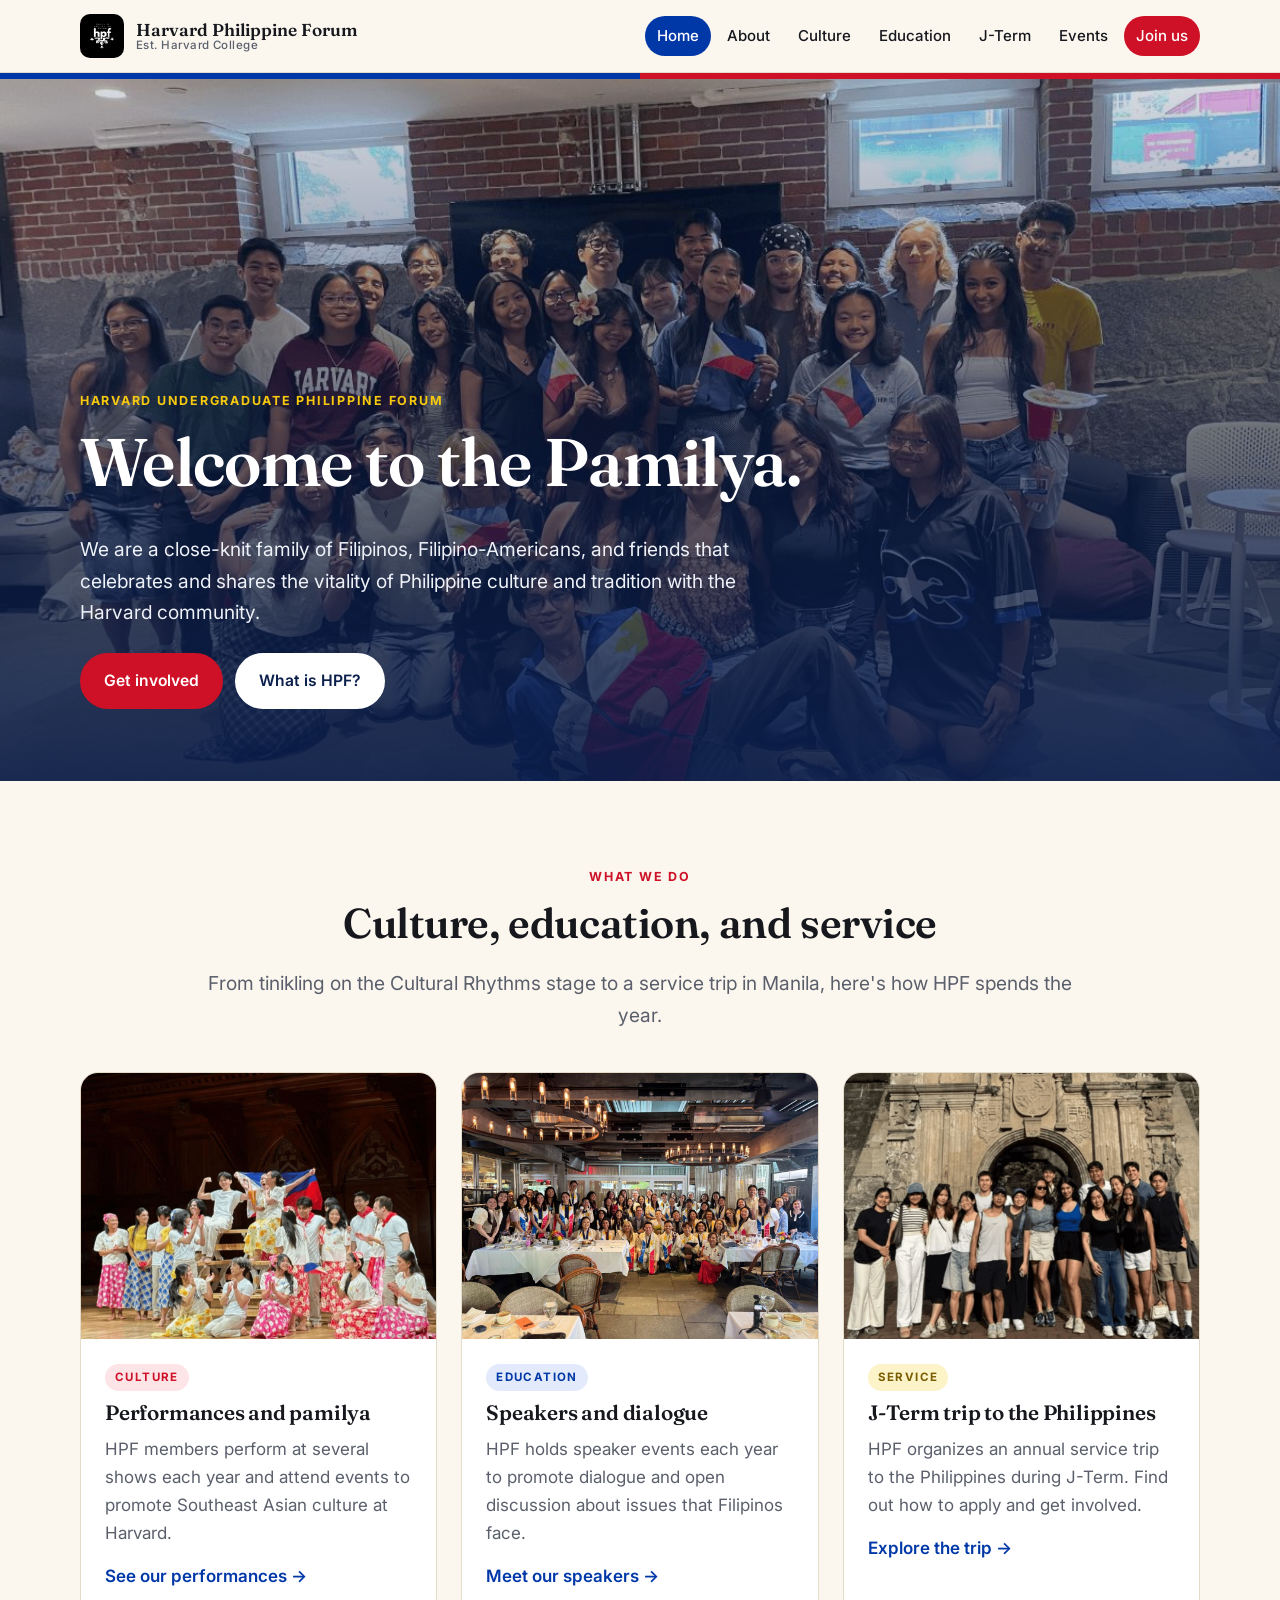
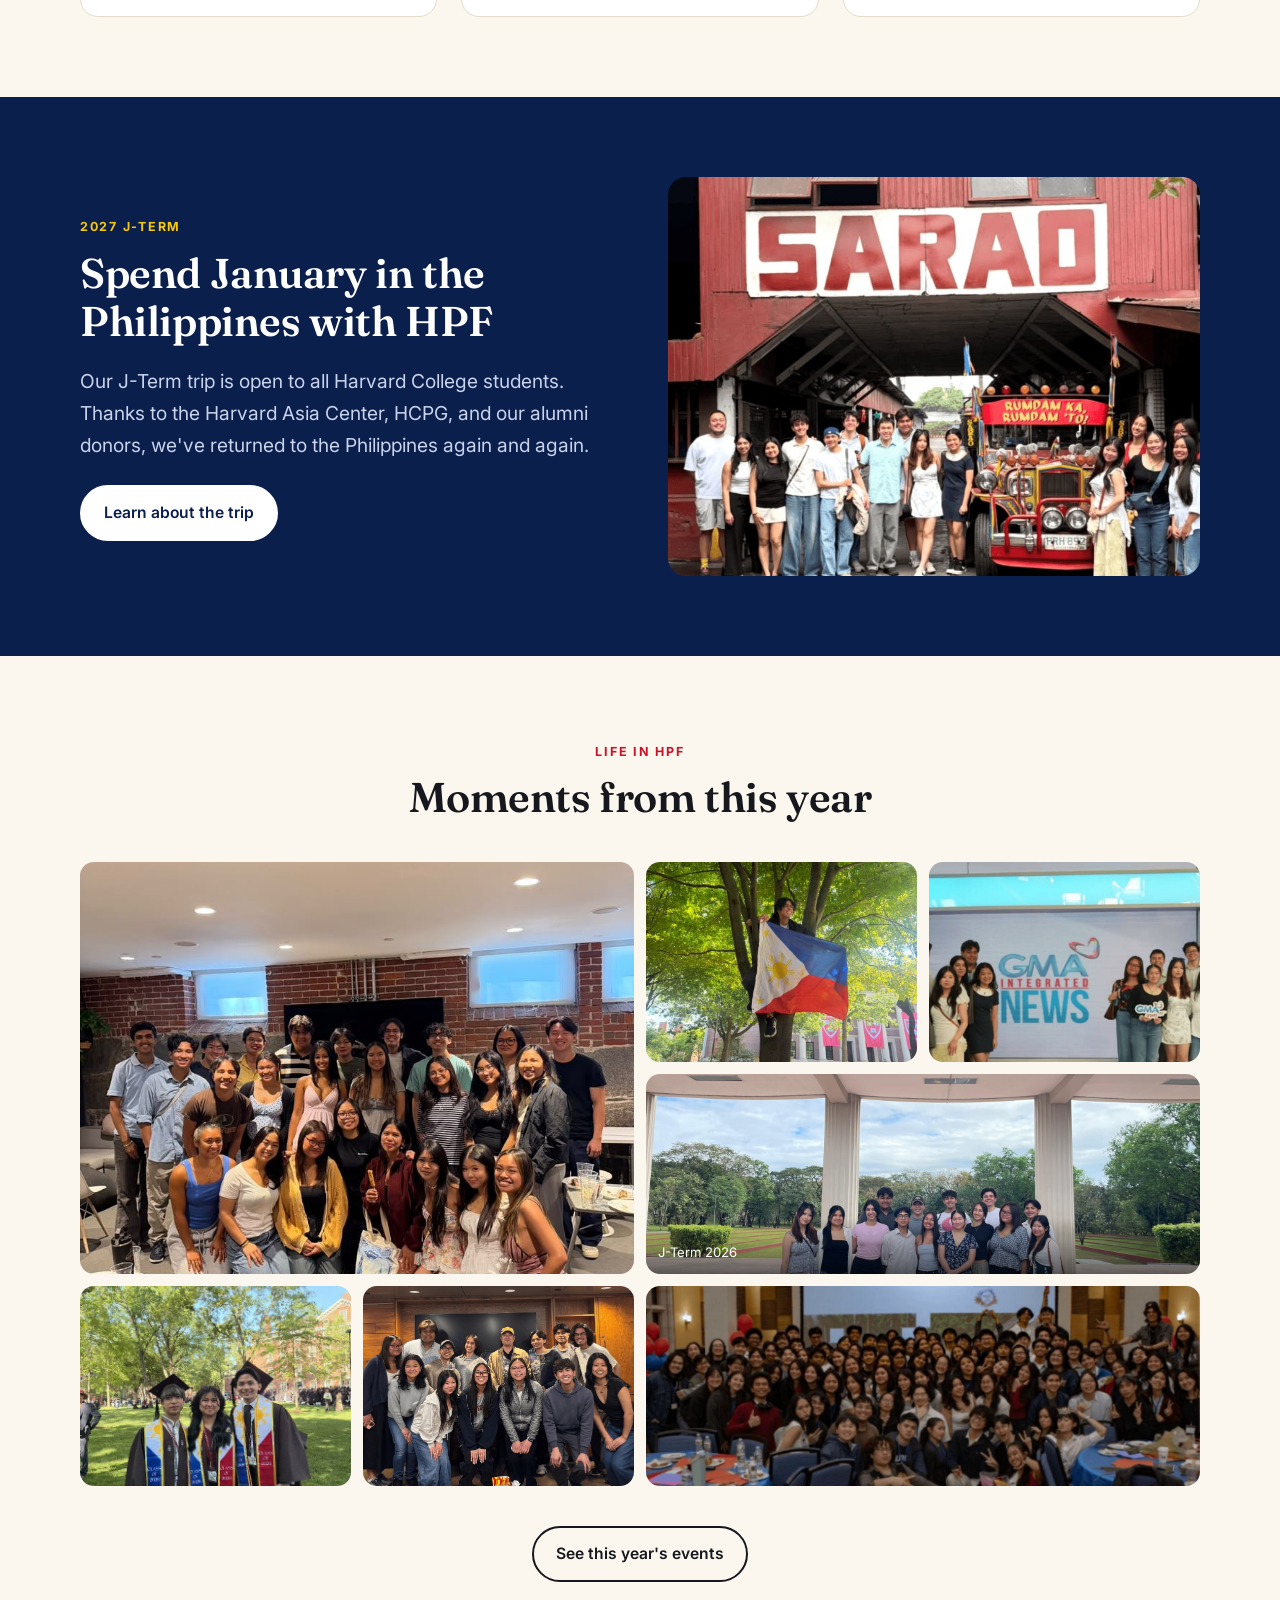
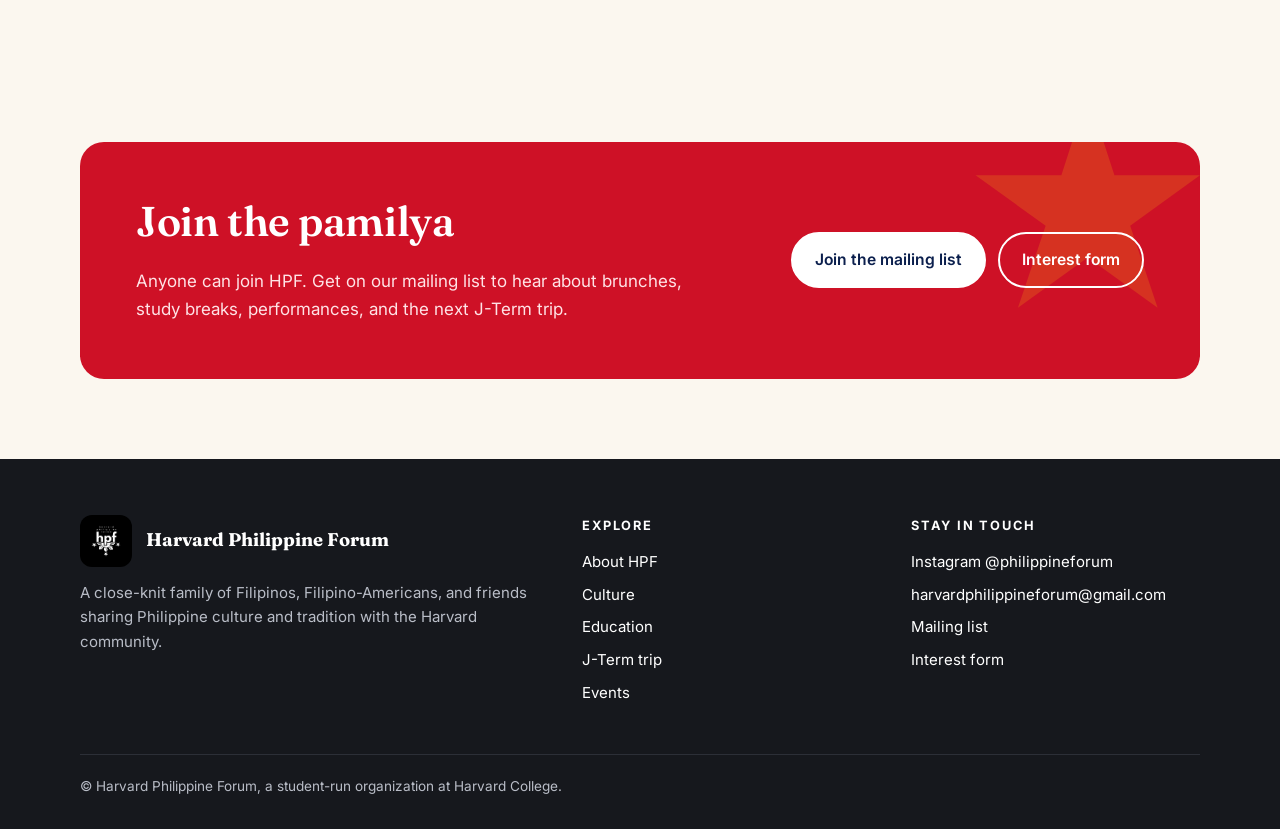
==== index.html @ 50d62ed8 "Build new HPF website as a static site for Netlify Content and structure carried over from the old W" ====
<!doctype html>
<html lang="en">
<head>
  <meta charset="utf-8">
  <meta name="viewport" content="width=device-width, initial-scale=1">
  <title>Harvard Philippine Forum</title>
  <meta name="description" content="The Harvard Undergraduate Philippine Forum (HPF) celebrates and shares Philippine culture and tradition with the Harvard community through culture, education, and service.">
  <meta property="og:title" content="Harvard Philippine Forum">
  <meta property="og:description" content="The Harvard Undergraduate Philippine Forum (HPF) celebrates and shares Philippine culture and tradition with the Harvard community through culture, education, and service.">
  <meta property="og:image" content="assets/img/community-flag-group.jpg">
  <link rel="icon" type="image/png" href="assets/img/logo.png">
  <link rel="preconnect" href="https://fonts.googleapis.com">
  <link rel="preconnect" href="https://fonts.gstatic.com" crossorigin>
  <link href="https://fonts.googleapis.com/css2?family=Fraunces:opsz,wght@9..144,500;9..144,600&family=Inter:wght@400;500;600;700&display=swap" rel="stylesheet">
  <link rel="stylesheet" href="assets/css/style.css">
</head>
<body>
  <header class="site-header">
    <div class="wrap nav">
      <a class="brand" href="index.html">
        <img src="assets/img/logo.png" alt="HPF logo">
        <span>Harvard Philippine Forum<small>Est. Harvard College</small></span>
      </a>
      <nav aria-label="Main">
        <button class="menu-btn" aria-expanded="false" aria-controls="nav-links">Menu</button>
        <ul class="nav-links" id="nav-links">
          <li><a href="index.html" aria-current="page">Home</a></li>
          <li><a href="about.html">About</a></li>
          <li><a href="culture.html">Culture</a></li>
          <li><a href="education.html">Education</a></li>
          <li><a href="j-term.html">J-Term</a></li>
          <li><a href="events.html">Events</a></li>
          <li class="cta"><a href="get-involved.html">Join us</a></li>
        </ul>
      </nav>
    </div>
  </header>
  <div class="stripe" aria-hidden="true"></div>
  <main>
    <section class="hero">
      <img src="assets/img/community-flag-group.jpg" alt="HPF members gathered together holding the Philippine flag" loading="eager" class="bg">
      <div class="wrap">
        <span class="eyebrow">Harvard Undergraduate Philippine Forum</span>
        <h1>Welcome to the Pamilya.</h1>
        <p>We are a close-knit family of Filipinos, Filipino-Americans, and friends that celebrates and shares the vitality of Philippine culture and tradition with the Harvard community.</p>
        <div class="btn-row">
          <a class="btn" href="get-involved.html">Get involved</a>
          <a class="btn light" href="about.html">What is HPF?</a>
        </div>
      </div>
    </section>

    <section class="section">
      <div class="wrap">
        <div class="center">
          <span class="eyebrow">What we do</span>
          <h2>Culture, education, and service</h2>
          <p class="lead">From tinikling on the Cultural Rhythms stage to a service trip in Manila, here's how HPF spends the year.</p>
        </div>
        <div class="grid three mt-40">
          <a class="card" href="culture.html">
            <div class="img"><img src="assets/img/culture-tinikling.jpg" alt="HPF dancers performing a traditional Filipino dance on stage" loading="lazy"></div>
            <div class="body">
              <span class="tag red">Culture</span>
              <h3>Performances and pamilya</h3>
              <p>HPF members perform at several shows each year and attend events to promote Southeast Asian culture at Harvard.</p>
              <span class="more">See our performances →</span>
            </div>
          </a>
          <a class="card" href="education.html">
            <div class="img"><img src="assets/img/culture-filc.jpg" alt="A large crowd of Filipino students at a conference banquet" loading="lazy"></div>
            <div class="body">
              <span class="tag blue">Education</span>
              <h3>Speakers and dialogue</h3>
              <p>HPF holds speaker events each year to promote dialogue and open discussion about issues that Filipinos face.</p>
              <span class="more">Meet our speakers →</span>
            </div>
          </a>
          <a class="card" href="j-term.html">
            <div class="img"><img src="assets/img/jterm-intramuros-gate.jpg" alt="J-Term trip participants in front of a historic stone gate in Manila" loading="lazy"></div>
            <div class="body">
              <span class="tag gold">Service</span>
              <h3>J-Term trip to the Philippines</h3>
              <p>HPF organizes an annual service trip to the Philippines during J-Term. Find out how to apply and get involved.</p>
              <span class="more">Explore the trip →</span>
            </div>
          </a>
        </div>
      </div>
    </section>

    <section class="section dark">
      <div class="wrap">
        <div class="split">
          <div>
            <span class="eyebrow">2027 J-Term</span>
            <h2>Spend January in the Philippines with HPF</h2>
            <p class="lead">Our J-Term trip is open to all Harvard College students. Thanks to the Harvard Asia Center, HCPG, and our alumni donors, we've returned to the Philippines again and again.</p>
            <div class="btn-row">
              <a class="btn light" href="j-term.html">Learn about the trip</a>
            </div>
          </div>
          <div class="photo"><img src="assets/img/jterm-sarao-jeepney.jpg" alt="HPF students posing with a colorful jeepney at the Sarao factory" loading="lazy"></div>
        </div>
      </div>
    </section>

    <section class="section">
      <div class="wrap">
        <div class="center">
          <span class="eyebrow">Life in HPF</span>
          <h2>Moments from this year</h2>
        </div>
        <div class="mosaic mt-40">
          <figure class="wide tall"><img src="assets/img/community-group-hall.jpg" alt="A big HPF group photo at a semester gathering" loading="lazy"></figure>
          <figure><img src="assets/img/community-flag-tree.jpg" alt="A member raising the Philippine flag in a tree in Harvard Yard" loading="lazy"></figure>
          <figure><img src="assets/img/jterm-gma-news.jpg" alt="J-Term participants visiting the GMA News studio" loading="lazy"></figure>
          <figure class="wide"><img src="assets/img/jterm-up-diliman.jpg" alt="J-Term group at a university campus in Manila" loading="lazy"><figcaption>J-Term 2026</figcaption></figure>
          <figure><img src="assets/img/grads-commencement.jpg" alt="Graduating HPF seniors in caps and gowns at commencement" loading="lazy"></figure>
          <figure><img src="assets/img/community-sibfam.jpg" alt="HPF members posing together at an evening event" loading="lazy"></figure>
          <figure class="wide"><img src="assets/img/culture-bayanihan.jpg" alt="A packed room of Filipino students at the FILC conference" loading="lazy"></figure>
        </div>
        <div class="center mt-40">
          <a class="btn secondary" href="events.html">See this year's events</a>
        </div>
      </div>
    </section>

    <section class="section">
      <div class="wrap">
        <div class="cta-band">
          <div>
            <h2>Join the pamilya</h2>
            <p>Anyone can join HPF. Get on our mailing list to hear about brunches, study breaks, performances, and the next J-Term trip.</p>
          </div>
          <div class="btn-row">
            <a class="btn light" href="https://lists.hcs.harvard.edu/mailman/listinfo/hpf-pamilya">Join the mailing list</a>
            <a class="btn secondary" style="color:#fff;border-color:#fff" href="https://forms.gle/fX87feWesmeYPJhb8">Interest form</a>
          </div>
        </div>
      </div>
    </section>
  </main>
  <footer class="site-footer">
    <div class="wrap">
      <div class="footer-grid">
        <div>
          <div class="footer-brand">
            <img src="assets/img/logo.png" alt="">
            <strong>Harvard Philippine Forum</strong>
          </div>
          <p>A close-knit family of Filipinos, Filipino-Americans, and friends sharing Philippine culture and tradition with the Harvard community.</p>
        </div>
        <div>
          <h4>Explore</h4>
          <ul>
            <li><a href="about.html">About HPF</a></li>
            <li><a href="culture.html">Culture</a></li>
            <li><a href="education.html">Education</a></li>
            <li><a href="j-term.html">J-Term trip</a></li>
            <li><a href="events.html">Events</a></li>
          </ul>
        </div>
        <div>
          <h4>Stay in touch</h4>
          <ul>
            <li><a href="https://www.instagram.com/philippineforum/">Instagram @philippineforum</a></li>
            <li><a href="mailto:harvardphilippineforum@gmail.com">harvardphilippineforum@gmail.com</a></li>
            <li><a href="https://lists.hcs.harvard.edu/mailman/listinfo/hpf-pamilya">Mailing list</a></li>
            <li><a href="https://forms.gle/fX87feWesmeYPJhb8">Interest form</a></li>
          </ul>
        </div>
      </div>
      <div class="footer-bottom">© Harvard Philippine Forum, a student-run organization at Harvard College.</div>
    </div>
  </footer>
  <script src="assets/js/main.js"></script>
</body>
</html>
---- assets/css/style.css ----
:root {
  --blue: #0038a8;
  --blue-deep: #0b1f4d;
  --red: #ce1126;
  --gold: #f6c90e;
  --cream: #fbf7ef;
  --sand: #f2eadb;
  --ink: #16181d;
  --muted: #5a5f6b;
  --line: #e4dccb;
  --radius: 18px;
  --max: 1160px;
  --serif: "Fraunces", Georgia, serif;
  --sans: "Inter", system-ui, -apple-system, "Segoe UI", sans-serif;
}

*, *::before, *::after { box-sizing: border-box; }
html { scroll-behavior: smooth; }
body {
  margin: 0;
  font-family: var(--sans);
  font-size: 17px;
  line-height: 1.65;
  color: var(--ink);
  background: var(--cream);
  -webkit-font-smoothing: antialiased;
}
img { max-width: 100%; display: block; }
a { color: var(--blue); text-underline-offset: 3px; }
a:hover { color: var(--red); }
h1, h2, h3 { font-family: var(--serif); line-height: 1.15; margin: 0 0 .5em; letter-spacing: -.01em; }
h1 { font-size: clamp(2.4rem, 6vw, 4.2rem); font-weight: 600; }
h2 { font-size: clamp(1.8rem, 3.6vw, 2.6rem); font-weight: 600; }
h3 { font-size: 1.3rem; font-weight: 600; }
p { margin: 0 0 1em; }

.wrap { width: 100%; max-width: var(--max); margin: 0 auto; padding: 0 20px; }
.section { padding: 80px 0; }
.section.alt { background: var(--sand); }
.section.dark { background: var(--blue-deep); color: #fff; }
.section.dark a:not(.btn) { color: var(--gold); }
.eyebrow {
  display: inline-block;
  font-size: .78rem;
  font-weight: 700;
  letter-spacing: .14em;
  text-transform: uppercase;
  color: var(--red);
  margin-bottom: 12px;
}
.dark .eyebrow { color: var(--gold); }
.lead { font-size: 1.2rem; color: var(--muted); max-width: 46em; }
.dark .lead { color: #c9d3ec; }

/* Sun-ray divider: three stars from the flag */
.stars { display: flex; gap: 10px; color: var(--gold); font-size: 1.1rem; margin: 0 0 18px; }

/* Header */
.site-header {
  position: sticky; top: 0; z-index: 50;
  background: rgba(251, 247, 239, .92);
  backdrop-filter: blur(10px);
  border-bottom: 1px solid var(--line);
}
.nav { display: flex; align-items: center; justify-content: space-between; height: 72px; }
.brand { display: flex; align-items: center; gap: 12px; text-decoration: none; color: var(--ink); }
.brand img { width: 44px; height: 44px; border-radius: 10px; }
.brand span { font-family: var(--serif); font-weight: 600; font-size: 1.08rem; line-height: 1.1; }
.brand small { display: block; font-family: var(--sans); font-size: .72rem; color: var(--muted); font-weight: 500; letter-spacing: .04em; }
.nav-links { display: flex; gap: 4px; list-style: none; margin: 0; padding: 0; }
.nav-links a {
  display: block; padding: 8px 12px; border-radius: 999px;
  font-size: .94rem; font-weight: 500; color: var(--ink); text-decoration: none;
}
.nav-links a:hover { background: var(--sand); color: var(--ink); }
.nav-links a[aria-current="page"] { background: var(--blue); color: #fff; }
.nav-links .cta a { background: var(--red); color: #fff; }
.nav-links .cta a:hover { background: #a90e1f; }
.menu-btn {
  display: none; background: none; border: 1px solid var(--line); border-radius: 10px;
  padding: 8px 12px; font: inherit; font-weight: 600; cursor: pointer; color: var(--ink);
}

@media (max-width: 920px) {
  .menu-btn { display: block; }
  .nav-links {
    display: none; position: absolute; top: 72px; left: 0; right: 0;
    flex-direction: column; padding: 12px 20px 20px; gap: 2px;
    background: var(--cream); border-bottom: 1px solid var(--line);
  }
  .nav-links.open { display: flex; }
  .nav-links a { padding: 12px 14px; }
}

/* Buttons */
.btn {
  display: inline-flex; align-items: center; gap: 8px;
  padding: 13px 22px; border-radius: 999px;
  font-weight: 600; font-size: .98rem; text-decoration: none;
  background: var(--red); color: #fff; border: 2px solid var(--red);
  transition: transform .15s ease, background .15s ease;
}
.btn:hover { background: #a90e1f; border-color: #a90e1f; color: #fff; transform: translateY(-1px); }
.btn.secondary { background: transparent; color: var(--ink); border-color: var(--ink); }
.btn.secondary:hover { background: var(--ink); color: #fff; }
.btn.light { background: #fff; color: var(--blue-deep); border-color: #fff; }
.btn.light:hover { background: var(--gold); border-color: var(--gold); color: var(--blue-deep); }
.btn-row { display: flex; flex-wrap: wrap; gap: 12px; margin-top: 24px; }

/* Hero */
.hero { position: relative; min-height: 78vh; display: flex; align-items: flex-end; color: #fff; overflow: hidden; }
.hero img.bg { position: absolute; inset: 0; width: 100%; height: 100%; object-fit: cover; }
.hero::after {
  content: ""; position: absolute; inset: 0;
  background: linear-gradient(180deg, rgba(11,31,77,.15) 0%, rgba(11,31,77,.55) 45%, rgba(11,31,77,.92) 100%);
}
.hero .wrap { position: relative; z-index: 1; padding-bottom: 72px; padding-top: 120px; }
.hero h1 { max-width: 14em; }
.hero p { font-size: 1.2rem; max-width: 36em; color: #eef1f8; }
.hero .eyebrow { color: var(--gold); }

.page-hero { padding: 72px 0 40px; }
.page-hero.with-image { padding-bottom: 0; }
.page-hero .banner {
  margin-top: 40px; border-radius: var(--radius); overflow: hidden; aspect-ratio: 21 / 9;
}
.page-hero .banner img { width: 100%; height: 100%; object-fit: cover; }

/* Flag stripe */
.stripe { height: 6px; background: linear-gradient(90deg, var(--blue) 0 50%, var(--red) 50% 100%); }

/* Grids and cards */
.grid { display: grid; gap: 24px; }
.grid.three { grid-template-columns: repeat(3, 1fr); }
.grid.two { grid-template-columns: repeat(2, 1fr); }
.grid.four { grid-template-columns: repeat(4, 1fr); }
@media (max-width: 900px) {
  .grid.three, .grid.four { grid-template-columns: repeat(2, 1fr); }
}
@media (max-width: 620px) {
  .grid.three, .grid.two, .grid.four { grid-template-columns: 1fr; }
  .section { padding: 56px 0; }
}

.card {
  background: #fff; border-radius: var(--radius); overflow: hidden;
  border: 1px solid var(--line); display: flex; flex-direction: column;
  text-decoration: none; color: inherit;
  transition: transform .2s ease, box-shadow .2s ease;
}
a.card:hover { transform: translateY(-4px); box-shadow: 0 14px 34px rgba(11,31,77,.12); color: inherit; }
.card .img { aspect-ratio: 4 / 3; overflow: hidden; }
.card .img img { width: 100%; height: 100%; object-fit: cover; }
.card .body { padding: 22px 24px 26px; flex: 1; }
.card .body p { color: var(--muted); margin: 0; }
.card .more { display: inline-block; margin-top: 14px; font-weight: 600; color: var(--blue); }
.tag {
  display: inline-block; font-size: .72rem; font-weight: 700; letter-spacing: .12em;
  text-transform: uppercase; padding: 4px 10px; border-radius: 999px; margin-bottom: 10px;
}
.tag.blue { background: #e3eafb; color: var(--blue); }
.tag.red { background: #fde4e7; color: var(--red); }
.tag.gold { background: #fdf3c8; color: #7a5d00; }

/* Split layout */
.split { display: grid; grid-template-columns: 1fr 1fr; gap: 56px; align-items: center; }
.split.reverse > :first-child { order: 2; }
.split .photo { border-radius: var(--radius); overflow: hidden; aspect-ratio: 4 / 3; }
.split .photo.tall { aspect-ratio: 4 / 5; }
.split .photo img { width: 100%; height: 100%; object-fit: cover; }
@media (max-width: 860px) {
  .split { grid-template-columns: 1fr; gap: 32px; }
  .split.reverse > :first-child { order: 0; }
}

/* Photo mosaic */
.mosaic { display: grid; grid-template-columns: repeat(4, 1fr); grid-auto-rows: 200px; gap: 12px; }
.mosaic figure { margin: 0; border-radius: 14px; overflow: hidden; position: relative; }
.mosaic img { width: 100%; height: 100%; object-fit: cover; transition: transform .4s ease; }
.mosaic figure:hover img { transform: scale(1.04); }
.mosaic .wide { grid-column: span 2; }
.mosaic .tall { grid-row: span 2; }
.mosaic figcaption {
  position: absolute; left: 0; right: 0; bottom: 0; padding: 24px 12px 10px;
  font-size: .82rem; color: #fff; background: linear-gradient(transparent, rgba(0,0,0,.6));
}
@media (max-width: 760px) {
  .mosaic { grid-template-columns: repeat(2, 1fr); grid-auto-rows: 160px; }
}

/* Poster wall */
.posters { display: grid; grid-template-columns: repeat(auto-fill, minmax(220px, 1fr)); gap: 20px; }
.posters figure { margin: 0; }
.posters img { border-radius: 14px; border: 1px solid var(--line); width: 100%; aspect-ratio: 4 / 5; object-fit: cover; background: #fff; }
.posters figcaption { font-size: .9rem; margin-top: 10px; color: var(--muted); }
.posters figcaption strong { display: block; color: var(--ink); }

/* Lists */
.list { list-style: none; padding: 0; margin: 0; }
.list li { padding: 18px 0; border-bottom: 1px solid var(--line); }
.list li:last-child { border-bottom: 0; }
.list strong { display: block; font-size: 1.08rem; }
.list span { color: var(--muted); }

.pill-list { display: flex; flex-wrap: wrap; gap: 10px; list-style: none; padding: 0; margin: 0; }
.pill-list li { background: #fff; border: 1px solid var(--line); border-radius: 999px; padding: 8px 16px; font-size: .94rem; }

/* Board */
.board .card .img { aspect-ratio: 1 / 1; background: var(--sand); display: grid; place-items: center; }
.board .initials { font-family: var(--serif); font-size: 2.4rem; color: var(--blue); }
.notice {
  background: #fff8db; border: 1px solid #f1df8c; border-radius: 14px;
  padding: 16px 20px; font-size: .95rem; color: #5d4a00;
}

/* Stats strip */
.stats { display: grid; grid-template-columns: repeat(4, 1fr); gap: 24px; text-align: center; }
.stats b { display: block; font-family: var(--serif); font-size: 2.6rem; color: var(--gold); line-height: 1.1; }
.stats span { color: #c9d3ec; font-size: .95rem; }
@media (max-width: 700px) { .stats { grid-template-columns: repeat(2, 1fr); } }

/* Video links */
.videos { display: grid; grid-template-columns: repeat(3, 1fr); gap: 16px; }
.videos a { display: block; text-decoration: none; color: var(--ink); }
.videos img { border-radius: 12px; aspect-ratio: 16 / 9; object-fit: cover; width: 100%; }
.videos span { display: block; margin-top: 8px; font-weight: 600; font-size: .95rem; }
@media (max-width: 760px) { .videos { grid-template-columns: repeat(2, 1fr); } }

/* CTA band */
.cta-band {
  background: var(--red); color: #fff; border-radius: 24px; padding: 56px;
  display: grid; grid-template-columns: 1.4fr 1fr; gap: 32px; align-items: center;
  position: relative; overflow: hidden;
}
.cta-band::after {
  content: "★"; position: absolute; right: -20px; top: -60px; font-size: 260px;
  color: rgba(246, 201, 14, .18); line-height: 1;
}
.cta-band h2 { color: #fff; }
.cta-band p { color: #ffe3e6; margin: 0; }
.cta-band .btn-row { justify-content: flex-end; margin: 0; position: relative; z-index: 1; }
@media (max-width: 800px) {
  .cta-band { grid-template-columns: 1fr; padding: 36px 28px; }
  .cta-band .btn-row { justify-content: flex-start; }
}

/* Footer */
.site-footer { background: var(--ink); color: #b9bdc7; padding: 56px 0 32px; font-size: .94rem; }
.site-footer a { color: #fff; text-decoration: none; }
.site-footer a:hover { color: var(--gold); }
.footer-grid { display: grid; grid-template-columns: 1.6fr 1fr 1fr; gap: 40px; }
.footer-grid h4 { color: #fff; font-size: .8rem; letter-spacing: .14em; text-transform: uppercase; margin: 0 0 14px; }
.footer-grid ul { list-style: none; margin: 0; padding: 0; }
.footer-grid li { margin-bottom: 8px; }
.footer-brand { display: flex; gap: 14px; align-items: center; margin-bottom: 14px; }
.footer-brand img { width: 52px; height: 52px; border-radius: 12px; }
.footer-brand strong { color: #fff; font-family: var(--serif); font-size: 1.15rem; }
.footer-bottom { border-top: 1px solid #2c2f37; margin-top: 40px; padding-top: 20px; font-size: .85rem; }
@media (max-width: 760px) { .footer-grid { grid-template-columns: 1fr; gap: 28px; } }

.prose { max-width: 46em; }
.center { text-align: center; }
.center .lead { margin-left: auto; margin-right: auto; }
.mt-40 { margin-top: 40px; }
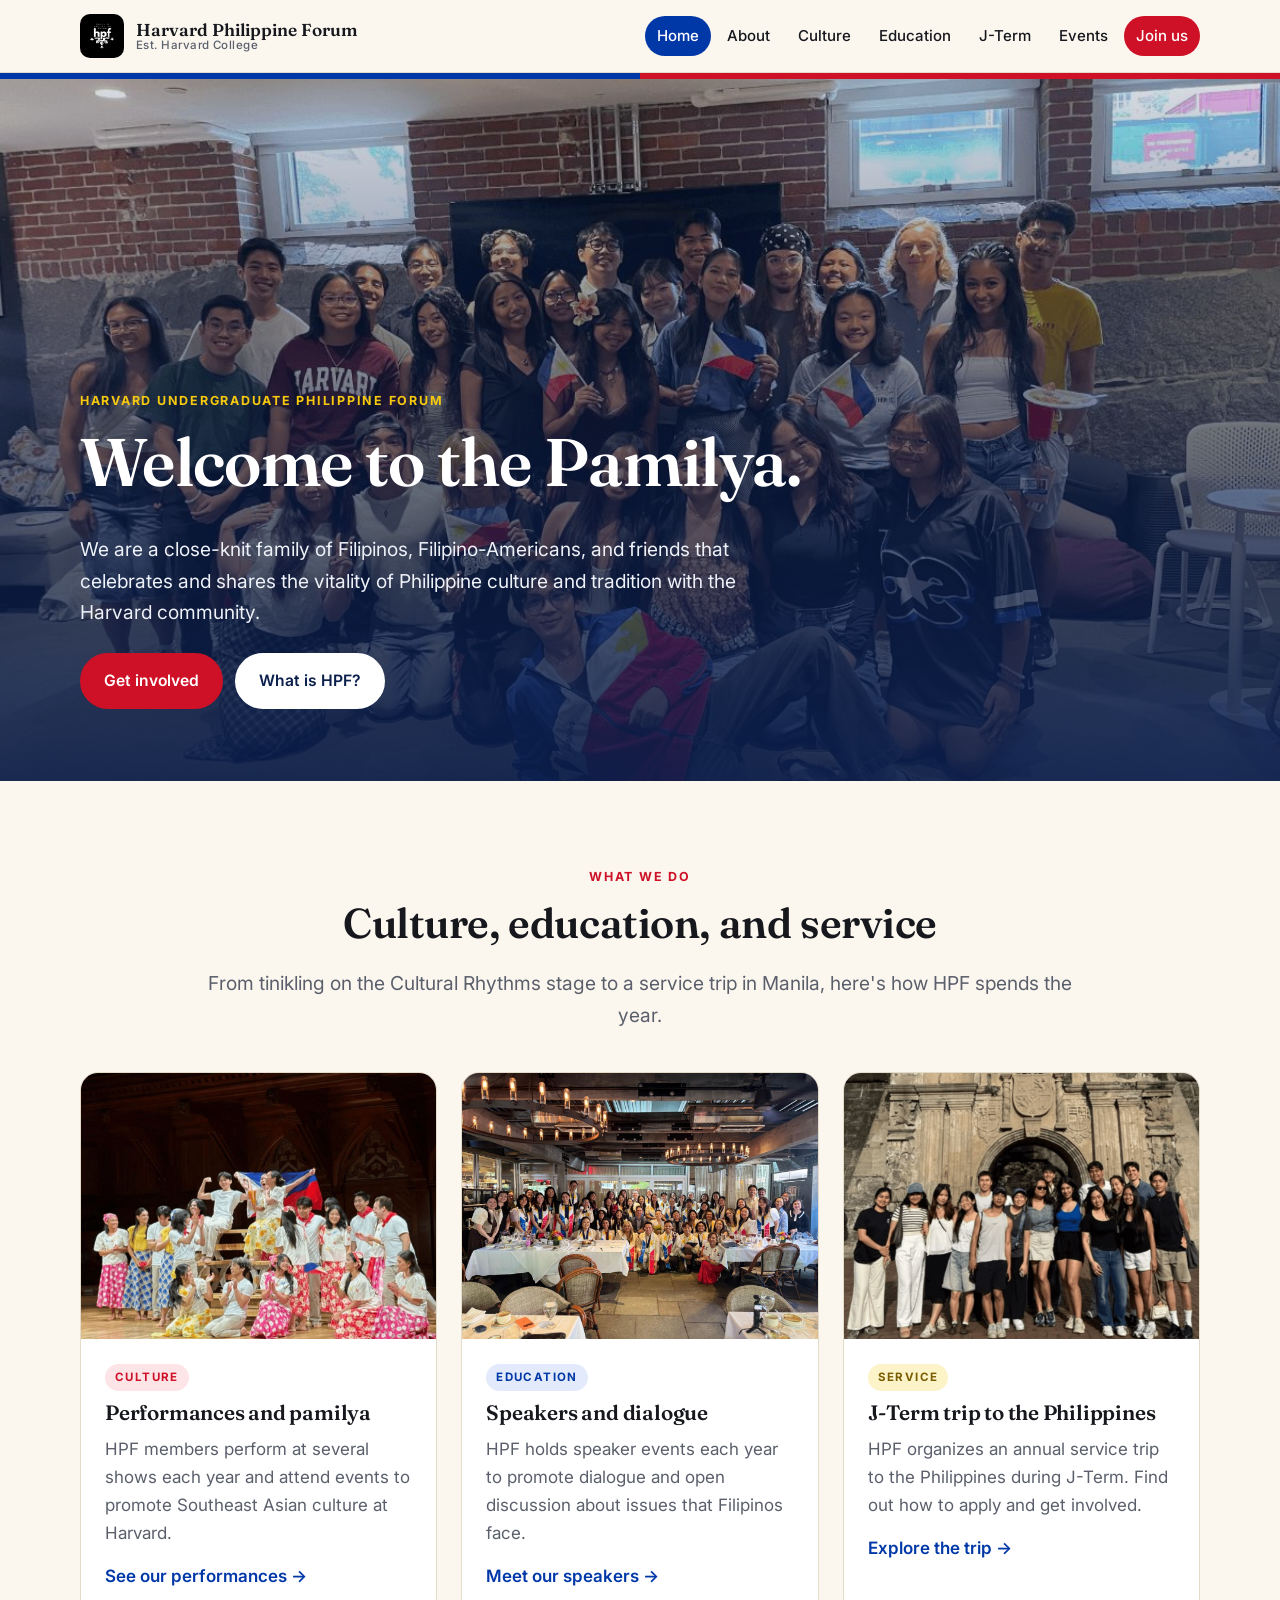
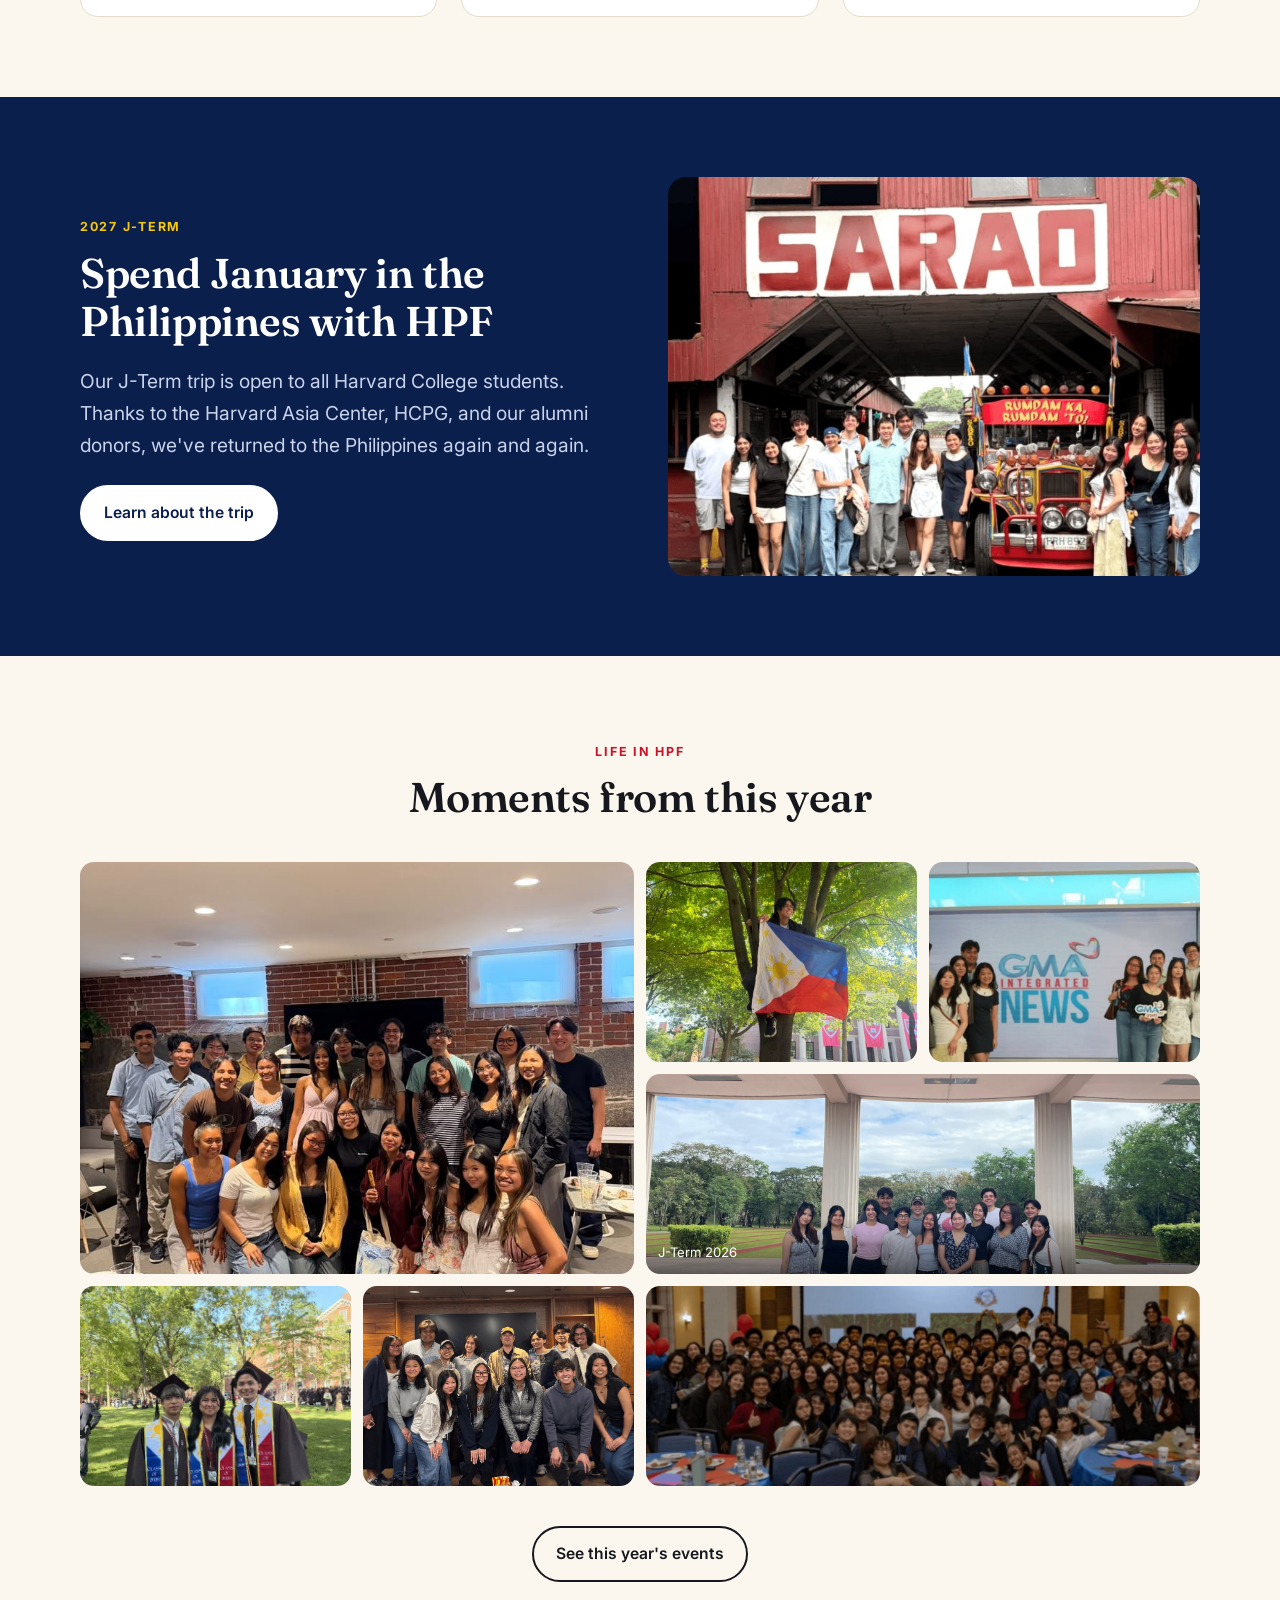
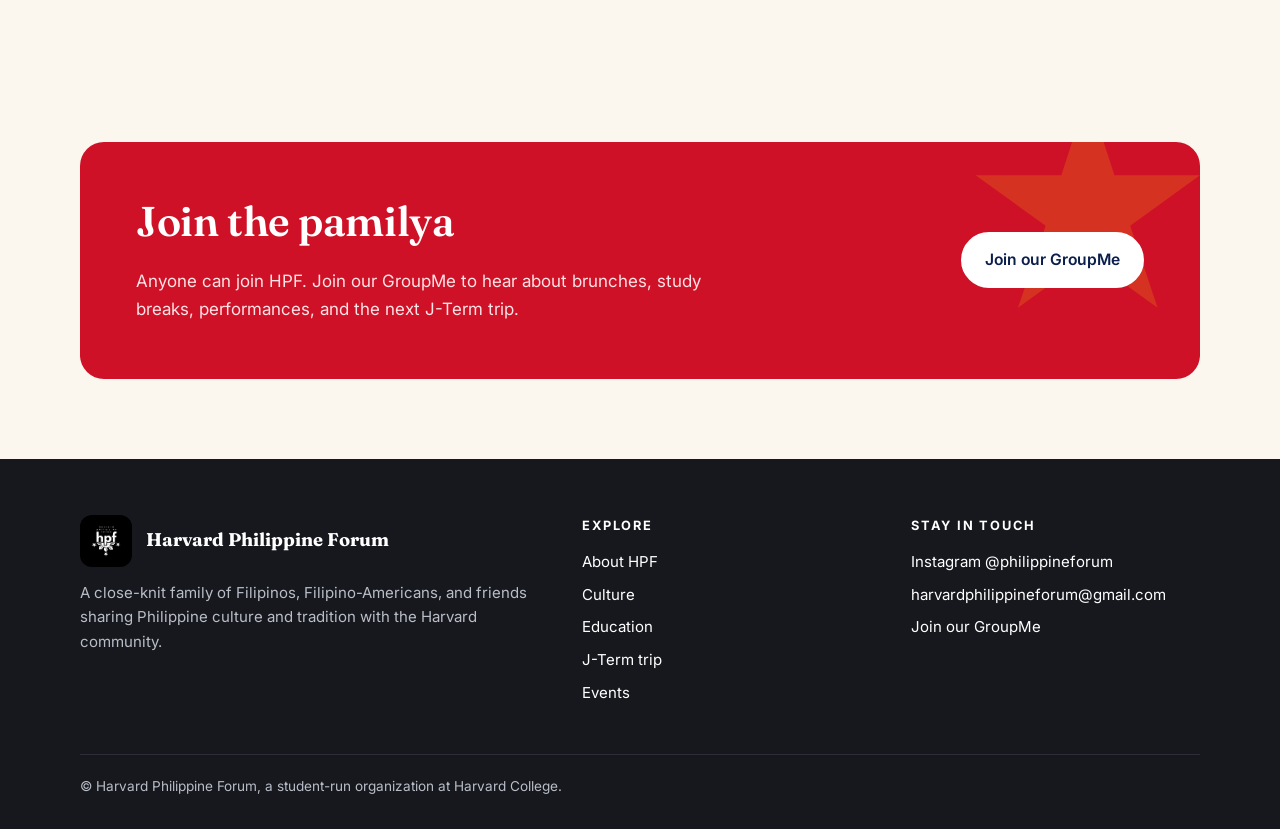
==== commit fd131223: "Replace interest form and mailing list with GroupMe The interest form and mailing list links no long" ====
--- a/index.html
+++ b/index.html
@@ -131,11 +131,10 @@
         <div class="cta-band">
           <div>
             <h2>Join the pamilya</h2>
-            <p>Anyone can join HPF. Get on our mailing list to hear about brunches, study breaks, performances, and the next J-Term trip.</p>
+            <p>Anyone can join HPF. Join our GroupMe to hear about brunches, study breaks, performances, and the next J-Term trip.</p>
           </div>
           <div class="btn-row">
-            <a class="btn light" href="https://lists.hcs.harvard.edu/mailman/listinfo/hpf-pamilya">Join the mailing list</a>
-            <a class="btn secondary" style="color:#fff;border-color:#fff" href="https://forms.gle/fX87feWesmeYPJhb8">Interest form</a>
+            <a class="btn light" href="https://web.groupme.com/join_group/110206394/4R74dTps">Join our GroupMe</a>
           </div>
         </div>
       </div>
@@ -166,8 +165,7 @@
           <ul>
             <li><a href="https://www.instagram.com/philippineforum/">Instagram @philippineforum</a></li>
             <li><a href="mailto:harvardphilippineforum@gmail.com">harvardphilippineforum@gmail.com</a></li>
-            <li><a href="https://lists.hcs.harvard.edu/mailman/listinfo/hpf-pamilya">Mailing list</a></li>
-            <li><a href="https://forms.gle/fX87feWesmeYPJhb8">Interest form</a></li>
+            <li><a href="https://web.groupme.com/join_group/110206394/4R74dTps">Join our GroupMe</a></li>
           </ul>
         </div>
       </div>
--- a/assets/css/style.css
+++ b/assets/css/style.css
@@ -191,7 +191,7 @@
 /* Poster wall */
 .posters { display: grid; grid-template-columns: repeat(auto-fill, minmax(220px, 1fr)); gap: 20px; }
 .posters figure { margin: 0; }
-.posters img { border-radius: 14px; border: 1px solid var(--line); width: 100%; aspect-ratio: 4 / 5; object-fit: cover; background: #fff; }
+.posters img { border-radius: 14px; border: 1px solid var(--line); width: 100%; height: auto; background: #fff; }
 .posters figcaption { font-size: .9rem; margin-top: 10px; color: var(--muted); }
 .posters figcaption strong { display: block; color: var(--ink); }
 
@@ -262,3 +262,13 @@
 .center { text-align: center; }
 .center .lead { margin-left: auto; margin-right: auto; }
 .mt-40 { margin-top: 40px; }
+
+/* Board roles */
+.board .card .img { aspect-ratio: 3 / 2; background: linear-gradient(135deg, #e3eafb, #fdf3c8); }
+.board .card h3 { font-size: 1.12rem; margin-bottom: 6px; }
+.board .card p { font-size: .9rem; }
+.role { display: block; font-size: .74rem; font-weight: 700; letter-spacing: .1em; text-transform: uppercase; color: var(--red); margin-bottom: 6px; }
+
+/* Past events list */
+.events-list li { display: grid; grid-template-columns: 110px 1fr; gap: 16px; align-items: baseline; }
+.events-list time { font-weight: 700; color: var(--blue); font-size: .95rem; }
